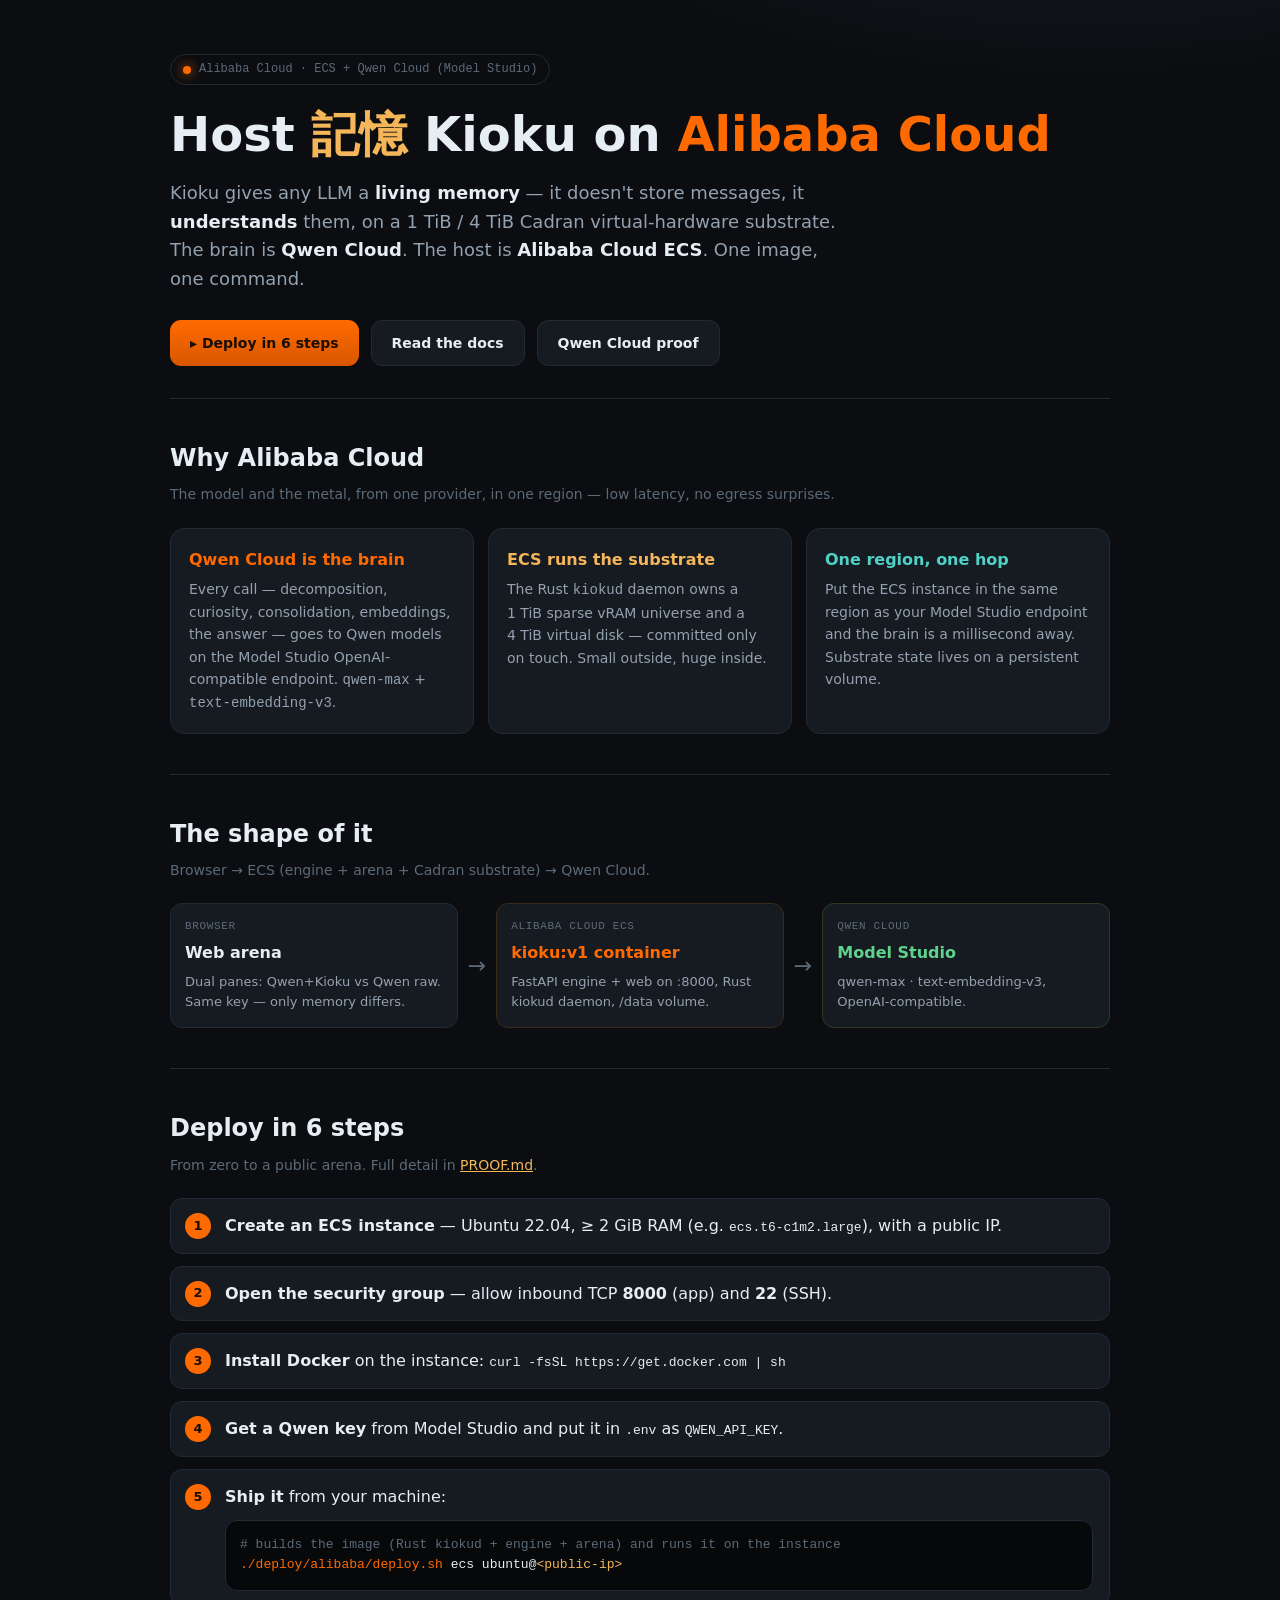
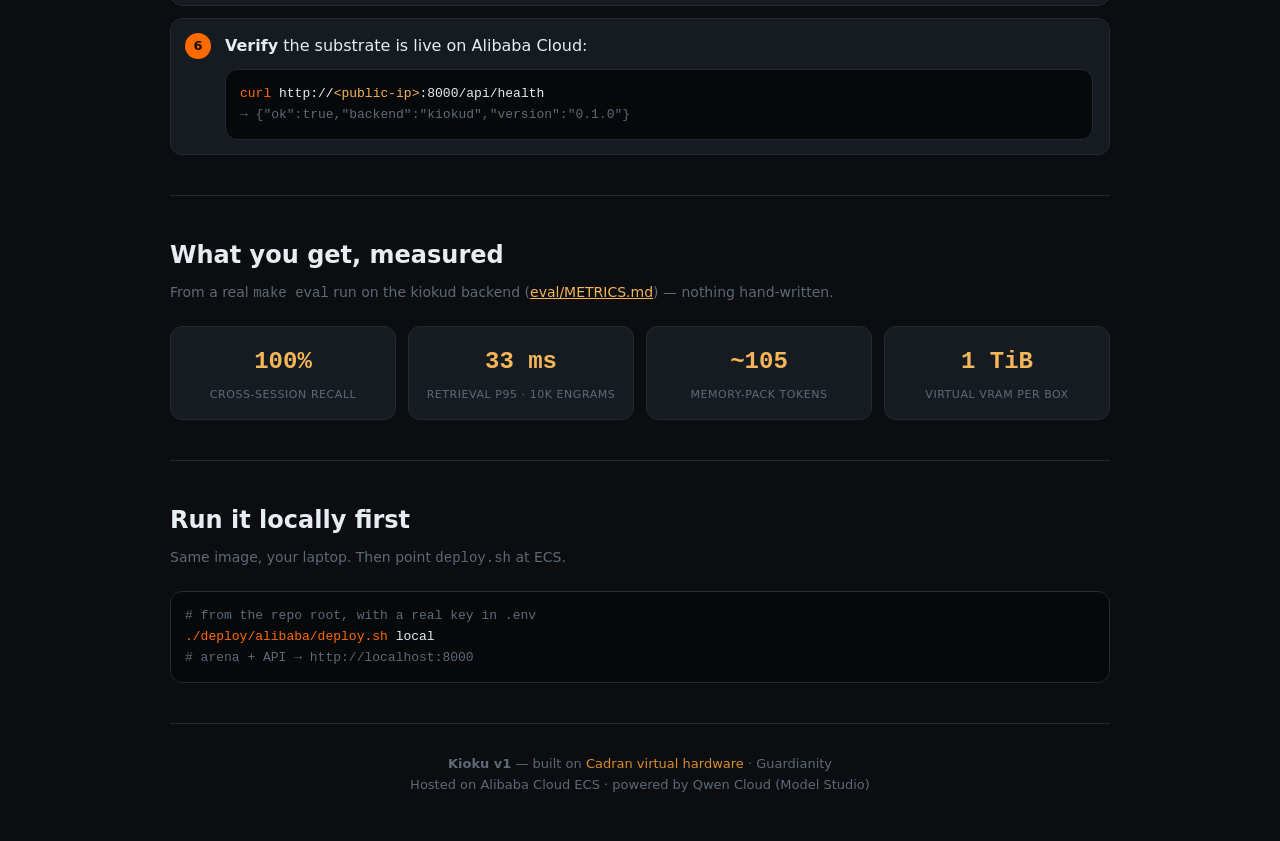
==== deploy/alibaba/index.html @ 865b39f7 "Step 8: docs, architecture diagram, Alibaba Cloud deploy + hosting page - docs/: ARCHITECTURE.md (on" ====
<!doctype html>
<html lang="en">
<head>
<meta charset="utf-8" />
<meta name="viewport" content="width=device-width, initial-scale=1" />
<title>Host Kioku 記憶 on Alibaba Cloud</title>
<meta name="description" content="Run Kioku — a living memory for any LLM — on Alibaba Cloud ECS, with Qwen Cloud (Model Studio) as the brain. One image, one command." />
<style>
  :root{
    --bg:#0b0d10; --bg1:#11151a; --bg2:#161b22; --line:#232a33;
    --ink:#e6edf3; --dim:#93a1b0; --faint:#5c6a78;
    --amber:#f5b659; --amber2:#d98e2b; --teal:#4fd1c5; --violet:#b08cff; --green:#5fd38b;
    --ali:#ff6a00; /* Alibaba Cloud orange */
    --mono:ui-monospace,"SF Mono","JetBrains Mono",Menlo,Consolas,monospace;
    --sans:ui-sans-serif,system-ui,-apple-system,"Segoe UI",Roboto,sans-serif;
  }
  *{box-sizing:border-box}
  body{margin:0;background:
      radial-gradient(1100px 540px at 85% -10%,#1b2330 0,transparent 60%),
      radial-gradient(900px 480px at -10% 110%,#241a12 0,transparent 55%),
      var(--bg);color:var(--ink);font-family:var(--sans);line-height:1.6;-webkit-font-smoothing:antialiased}
  a{color:var(--amber)}
  .wrap{max-width:980px;margin:0 auto;padding:0 20px}
  header{padding:54px 0 24px;border-bottom:1px solid var(--line)}
  .eyebrow{display:inline-flex;align-items:center;gap:8px;font-family:var(--mono);font-size:12px;color:var(--faint);
    border:1px solid var(--line);border-radius:999px;padding:5px 12px;margin-bottom:18px}
  .eyebrow .blip{width:8px;height:8px;border-radius:50%;background:var(--ali);box-shadow:0 0 12px var(--ali)}
  h1{font-size:clamp(30px,5vw,48px);line-height:1.1;margin:.1em 0 .3em}
  h1 .kanji{color:var(--amber)} h1 .ali{color:var(--ali)}
  .lede{font-size:18px;color:var(--dim);max-width:680px}
  .lede b{color:var(--ink)}
  .cta{display:flex;gap:12px;flex-wrap:wrap;margin:26px 0 8px}
  .btn{min-height:46px;padding:0 20px;border-radius:11px;border:1px solid var(--line);background:var(--bg2);
    color:var(--ink);font-weight:650;font-size:14px;display:inline-flex;align-items:center;gap:9px;text-decoration:none}
  .btn.primary{background:linear-gradient(180deg,var(--ali),#d85700);border:none;color:#1a0e04}
  .btn:hover{border-color:var(--ali)}
  section{padding:40px 0;border-bottom:1px solid var(--line)}
  h2{font-size:24px;margin:0 0 6px} .sub{color:var(--faint);margin:0 0 22px;font-size:14px}
  .grid{display:grid;grid-template-columns:repeat(3,1fr);gap:14px}
  .card{background:var(--bg2);border:1px solid var(--line);border-radius:14px;padding:18px}
  .card h3{margin:0 0 6px;font-size:16px}
  .card.ali h3{color:var(--ali)} .card.amber h3{color:var(--amber)} .card.teal h3{color:var(--teal)}
  .card p{margin:0;color:var(--dim);font-size:14px}
  .flow{display:flex;align-items:stretch;gap:10px;flex-wrap:wrap}
  .node{flex:1;min-width:150px;background:var(--bg2);border:1px solid var(--line);border-radius:12px;padding:14px}
  .node .k{font-family:var(--mono);font-size:11px;color:var(--faint);text-transform:uppercase;letter-spacing:.06em}
  .node .v{font-weight:650;margin-top:4px}
  .node .d{color:var(--dim);font-size:13px;margin-top:6px}
  .node.brain{border-color:#2c3a23} .node.brain .v{color:var(--green)}
  .node.host{border-color:#3a2a16} .node.host .v{color:var(--ali)}
  .arrow{align-self:center;color:var(--faint);font-size:22px}
  ol.steps{counter-reset:s;list-style:none;padding:0;margin:0;display:flex;flex-direction:column;gap:12px}
  ol.steps li{counter-increment:s;background:var(--bg2);border:1px solid var(--line);border-radius:12px;padding:14px 16px 14px 54px;position:relative}
  ol.steps li::before{content:counter(s);position:absolute;left:14px;top:14px;width:26px;height:26px;border-radius:50%;
    background:var(--ali);color:#1a0e04;font-weight:700;display:grid;place-items:center;font-size:13px}
  ol.steps b{color:var(--ink)}
  pre{background:#06080a;border:1px solid var(--line);border-radius:12px;padding:14px;overflow:auto;
    font-family:var(--mono);font-size:13px;color:var(--ink);margin:10px 0 0}
  pre .c{color:var(--faint)} pre .o{color:var(--ali)} pre .a{color:var(--amber)}
  .metrics{display:grid;grid-template-columns:repeat(4,1fr);gap:12px}
  .metric{background:var(--bg2);border:1px solid var(--line);border-radius:12px;padding:16px;text-align:center}
  .metric .n{font-family:var(--mono);font-size:24px;font-weight:700;color:var(--amber)}
  .metric .l{font-size:11px;color:var(--faint);text-transform:uppercase;letter-spacing:.05em;margin-top:4px}
  footer{padding:30px 0 50px;color:var(--faint);font-size:13px;text-align:center}
  footer .gold{color:var(--amber2)}
  @media(max-width:760px){.grid,.metrics{grid-template-columns:1fr 1fr}.arrow{transform:rotate(90deg)}}
  @media(max-width:480px){.grid,.metrics{grid-template-columns:1fr}}
</style>
</head>
<body>
<div class="wrap">
  <header>
    <span class="eyebrow"><span class="blip"></span> Alibaba Cloud · ECS + Qwen Cloud (Model Studio)</span>
    <h1>Host <span class="kanji">記憶</span> Kioku on <span class="ali">Alibaba&nbsp;Cloud</span></h1>
    <p class="lede">Kioku gives any LLM a <b>living memory</b> — it doesn't store messages, it
      <b>understands</b> them, on a 1&nbsp;TiB&nbsp;/&nbsp;4&nbsp;TiB Cadran virtual-hardware substrate.
      The brain is <b>Qwen Cloud</b>. The host is <b>Alibaba Cloud ECS</b>. One image, one command.</p>
    <div class="cta">
      <a class="btn primary" href="#deploy">▸ Deploy in 6 steps</a>
      <a class="btn" href="../../README.md">Read the docs</a>
      <a class="btn" href="PROOF.md">Qwen Cloud proof</a>
    </div>
  </header>

  <section>
    <h2>Why Alibaba Cloud</h2>
    <p class="sub">The model and the metal, from one provider, in one region — low latency, no egress surprises.</p>
    <div class="grid">
      <div class="card ali"><h3>Qwen Cloud is the brain</h3><p>Every call — decomposition, curiosity, consolidation, embeddings, the answer — goes to Qwen models on the Model Studio OpenAI-compatible endpoint. <code>qwen-max</code> + <code>text-embedding-v3</code>.</p></div>
      <div class="card amber"><h3>ECS runs the substrate</h3><p>The Rust <code>kiokud</code> daemon owns a 1&nbsp;TiB sparse vRAM universe and a 4&nbsp;TiB virtual disk — committed only on touch. Small outside, huge inside.</p></div>
      <div class="card teal"><h3>One region, one hop</h3><p>Put the ECS instance in the same region as your Model Studio endpoint and the brain is a millisecond away. Substrate state lives on a persistent volume.</p></div>
    </div>
  </section>

  <section>
    <h2>The shape of it</h2>
    <p class="sub">Browser → ECS (engine + arena + Cadran substrate) → Qwen Cloud.</p>
    <div class="flow">
      <div class="node"><div class="k">Browser</div><div class="v">Web arena</div><div class="d">Dual panes: Qwen+Kioku vs Qwen raw. Same key — only memory differs.</div></div>
      <div class="arrow">→</div>
      <div class="node host"><div class="k">Alibaba Cloud ECS</div><div class="v">kioku:v1 container</div><div class="d">FastAPI engine + web on :8000, Rust kiokud daemon, /data volume.</div></div>
      <div class="arrow">→</div>
      <div class="node brain"><div class="k">Qwen Cloud</div><div class="v">Model Studio</div><div class="d">qwen-max · text-embedding-v3, OpenAI-compatible.</div></div>
    </div>
  </section>

  <section id="deploy">
    <h2>Deploy in 6 steps</h2>
    <p class="sub">From zero to a public arena. Full detail in <a href="PROOF.md">PROOF.md</a>.</p>
    <ol class="steps">
      <li><b>Create an ECS instance</b> — Ubuntu 22.04, ≥ 2&nbsp;GiB RAM (e.g. <code>ecs.t6-c1m2.large</code>), with a public IP.</li>
      <li><b>Open the security group</b> — allow inbound TCP <b>8000</b> (app) and <b>22</b> (SSH).</li>
      <li><b>Install Docker</b> on the instance: <code>curl -fsSL https://get.docker.com | sh</code></li>
      <li><b>Get a Qwen key</b> from Model Studio and put it in <code>.env</code> as <code>QWEN_API_KEY</code>.</li>
      <li><b>Ship it</b> from your machine:
        <pre><span class="c"># builds the image (Rust kiokud + engine + arena) and runs it on the instance</span>
<span class="o">./deploy/alibaba/deploy.sh</span> ecs ubuntu@<span class="a">&lt;public-ip&gt;</span></pre>
      </li>
      <li><b>Verify</b> the substrate is live on Alibaba Cloud:
        <pre><span class="o">curl</span> http://<span class="a">&lt;public-ip&gt;</span>:8000/api/health
<span class="c">→ {"ok":true,"backend":"kiokud","version":"0.1.0"}</span></pre>
      </li>
    </ol>
  </section>

  <section>
    <h2>What you get, measured</h2>
    <p class="sub">From a real <code>make eval</code> run on the kiokud backend (<a href="../../eval/METRICS.md">eval/METRICS.md</a>) — nothing hand-written.</p>
    <div class="metrics">
      <div class="metric"><div class="n">100%</div><div class="l">cross-session recall</div></div>
      <div class="metric"><div class="n">33 ms</div><div class="l">retrieval p95 · 10k engrams</div></div>
      <div class="metric"><div class="n">~105</div><div class="l">memory-pack tokens</div></div>
      <div class="metric"><div class="n">1 TiB</div><div class="l">virtual vRAM per box</div></div>
    </div>
  </section>

  <section>
    <h2>Run it locally first</h2>
    <p class="sub">Same image, your laptop. Then point <code>deploy.sh</code> at ECS.</p>
    <pre><span class="c"># from the repo root, with a real key in .env</span>
<span class="o">./deploy/alibaba/deploy.sh</span> local
<span class="c"># arena + API → http://localhost:8000</span></pre>
  </section>

  <footer>
    <strong>Kioku v1</strong> — built on <span class="gold">Cadran virtual hardware</span> · Guardianity<br/>
    Hosted on Alibaba Cloud ECS · powered by Qwen Cloud (Model Studio)
  </footer>
</div>
</body>
</html>
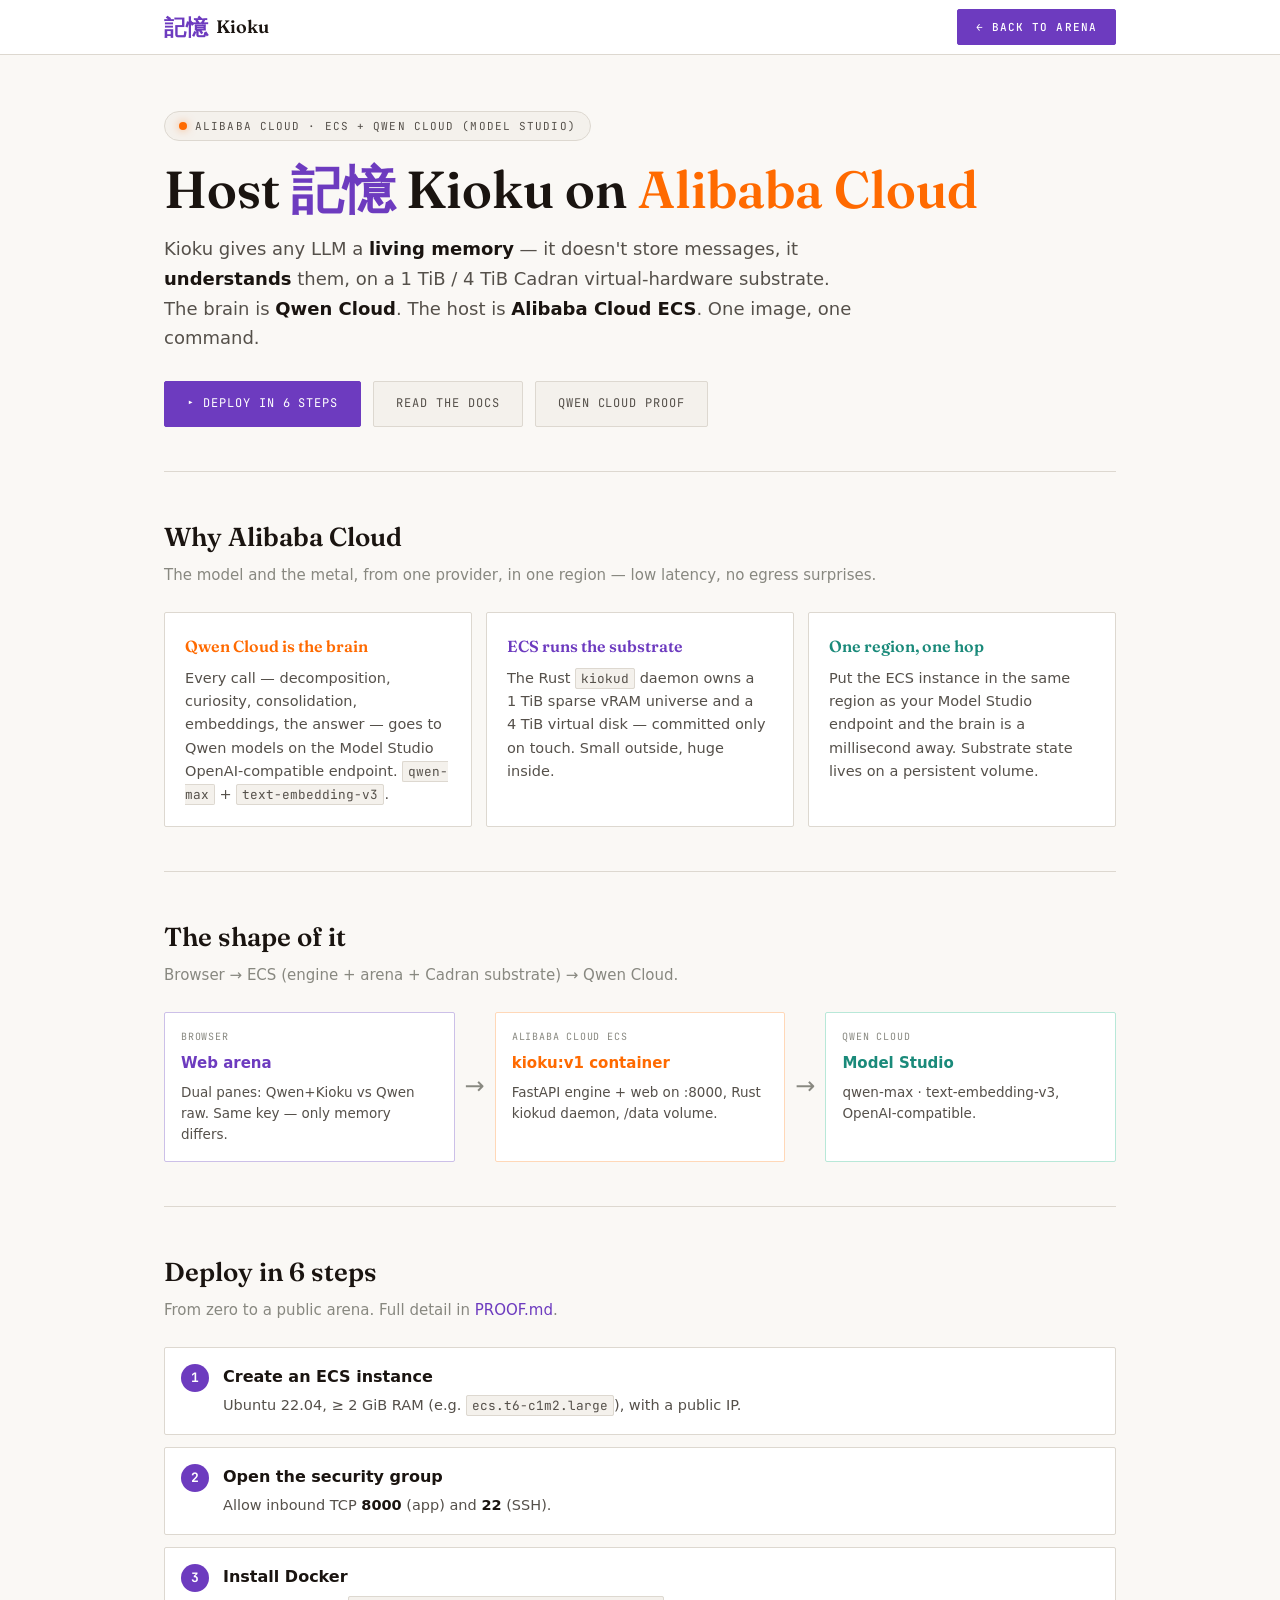
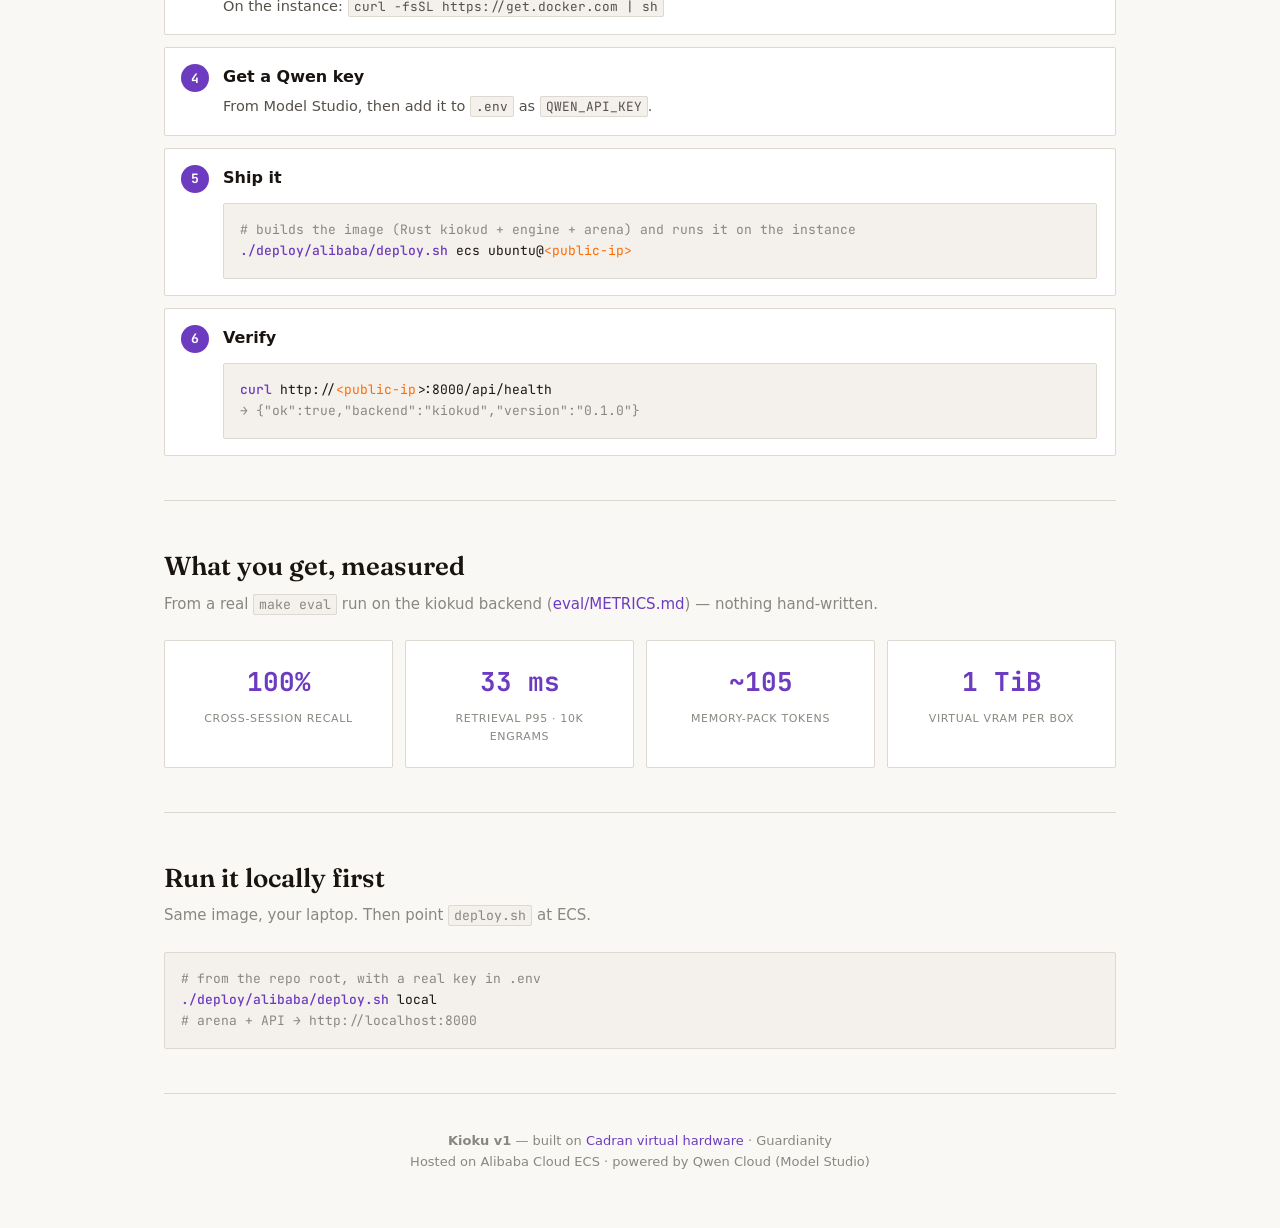
==== commit d4d2219f: "yeah" ====
--- a/deploy/alibaba/index.html
+++ b/deploy/alibaba/index.html
@@ -5,69 +5,216 @@
 <meta name="viewport" content="width=device-width, initial-scale=1" />
 <title>Host Kioku 記憶 on Alibaba Cloud</title>
 <meta name="description" content="Run Kioku — a living memory for any LLM — on Alibaba Cloud ECS, with Qwen Cloud (Model Studio) as the brain. One image, one command." />
+<link rel="preconnect" href="https://fonts.googleapis.com" />
+<link rel="preconnect" href="https://fonts.gstatic.com" crossorigin />
+<link href="https://fonts.googleapis.com/css2?family=Fraunces:opsz,wght@9..144,400;9..144,600&family=JetBrains+Mono:wght@400;500&display=swap" rel="stylesheet" />
 <style>
-  :root{
-    --bg:#0b0d10; --bg1:#11151a; --bg2:#161b22; --line:#232a33;
-    --ink:#e6edf3; --dim:#93a1b0; --faint:#5c6a78;
-    --amber:#f5b659; --amber2:#d98e2b; --teal:#4fd1c5; --violet:#b08cff; --green:#5fd38b;
-    --ali:#ff6a00; /* Alibaba Cloud orange */
-    --mono:ui-monospace,"SF Mono","JetBrains Mono",Menlo,Consolas,monospace;
-    --sans:ui-sans-serif,system-ui,-apple-system,"Segoe UI",Roboto,sans-serif;
-  }
-  *{box-sizing:border-box}
-  body{margin:0;background:
-      radial-gradient(1100px 540px at 85% -10%,#1b2330 0,transparent 60%),
-      radial-gradient(900px 480px at -10% 110%,#241a12 0,transparent 55%),
-      var(--bg);color:var(--ink);font-family:var(--sans);line-height:1.6;-webkit-font-smoothing:antialiased}
-  a{color:var(--amber)}
-  .wrap{max-width:980px;margin:0 auto;padding:0 20px}
-  header{padding:54px 0 24px;border-bottom:1px solid var(--line)}
-  .eyebrow{display:inline-flex;align-items:center;gap:8px;font-family:var(--mono);font-size:12px;color:var(--faint);
-    border:1px solid var(--line);border-radius:999px;padding:5px 12px;margin-bottom:18px}
-  .eyebrow .blip{width:8px;height:8px;border-radius:50%;background:var(--ali);box-shadow:0 0 12px var(--ali)}
-  h1{font-size:clamp(30px,5vw,48px);line-height:1.1;margin:.1em 0 .3em}
-  h1 .kanji{color:var(--amber)} h1 .ali{color:var(--ali)}
-  .lede{font-size:18px;color:var(--dim);max-width:680px}
-  .lede b{color:var(--ink)}
-  .cta{display:flex;gap:12px;flex-wrap:wrap;margin:26px 0 8px}
-  .btn{min-height:46px;padding:0 20px;border-radius:11px;border:1px solid var(--line);background:var(--bg2);
-    color:var(--ink);font-weight:650;font-size:14px;display:inline-flex;align-items:center;gap:9px;text-decoration:none}
-  .btn.primary{background:linear-gradient(180deg,var(--ali),#d85700);border:none;color:#1a0e04}
-  .btn:hover{border-color:var(--ali)}
-  section{padding:40px 0;border-bottom:1px solid var(--line)}
-  h2{font-size:24px;margin:0 0 6px} .sub{color:var(--faint);margin:0 0 22px;font-size:14px}
-  .grid{display:grid;grid-template-columns:repeat(3,1fr);gap:14px}
-  .card{background:var(--bg2);border:1px solid var(--line);border-radius:14px;padding:18px}
-  .card h3{margin:0 0 6px;font-size:16px}
-  .card.ali h3{color:var(--ali)} .card.amber h3{color:var(--amber)} .card.teal h3{color:var(--teal)}
-  .card p{margin:0;color:var(--dim);font-size:14px}
-  .flow{display:flex;align-items:stretch;gap:10px;flex-wrap:wrap}
-  .node{flex:1;min-width:150px;background:var(--bg2);border:1px solid var(--line);border-radius:12px;padding:14px}
-  .node .k{font-family:var(--mono);font-size:11px;color:var(--faint);text-transform:uppercase;letter-spacing:.06em}
-  .node .v{font-weight:650;margin-top:4px}
-  .node .d{color:var(--dim);font-size:13px;margin-top:6px}
-  .node.brain{border-color:#2c3a23} .node.brain .v{color:var(--green)}
-  .node.host{border-color:#3a2a16} .node.host .v{color:var(--ali)}
-  .arrow{align-self:center;color:var(--faint);font-size:22px}
-  ol.steps{counter-reset:s;list-style:none;padding:0;margin:0;display:flex;flex-direction:column;gap:12px}
-  ol.steps li{counter-increment:s;background:var(--bg2);border:1px solid var(--line);border-radius:12px;padding:14px 16px 14px 54px;position:relative}
-  ol.steps li::before{content:counter(s);position:absolute;left:14px;top:14px;width:26px;height:26px;border-radius:50%;
-    background:var(--ali);color:#1a0e04;font-weight:700;display:grid;place-items:center;font-size:13px}
-  ol.steps b{color:var(--ink)}
-  pre{background:#06080a;border:1px solid var(--line);border-radius:12px;padding:14px;overflow:auto;
-    font-family:var(--mono);font-size:13px;color:var(--ink);margin:10px 0 0}
-  pre .c{color:var(--faint)} pre .o{color:var(--ali)} pre .a{color:var(--amber)}
-  .metrics{display:grid;grid-template-columns:repeat(4,1fr);gap:12px}
-  .metric{background:var(--bg2);border:1px solid var(--line);border-radius:12px;padding:16px;text-align:center}
-  .metric .n{font-family:var(--mono);font-size:24px;font-weight:700;color:var(--amber)}
-  .metric .l{font-size:11px;color:var(--faint);text-transform:uppercase;letter-spacing:.05em;margin-top:4px}
-  footer{padding:30px 0 50px;color:var(--faint);font-size:13px;text-align:center}
-  footer .gold{color:var(--amber2)}
-  @media(max-width:760px){.grid,.metrics{grid-template-columns:1fr 1fr}.arrow{transform:rotate(90deg)}}
-  @media(max-width:480px){.grid,.metrics{grid-template-columns:1fr}}
+  :root {
+    --bg:      #faf8f5;
+    --bg1:     #ffffff;
+    --bg2:     #f4f1ec;
+    --line:    #e2dcd4;
+    --border:  #ddd8d0;
+    --ink:     #1a1410;
+    --dim:     #55504a;
+    --faint:   #888880;
+    --accent:  #6d3bbf;
+    --accent2: #572fa0;
+    --violet:  #8b5fe0;
+    --teal:    #1a8a7a;
+    --green:   #2e7d4f;
+    --ali:     #ff6a00;
+    --red:     #b83030;
+    --mono:    'JetBrains Mono', ui-monospace, "SF Mono", Menlo, Consolas, monospace;
+    --sans:    ui-sans-serif, system-ui, -apple-system, "Segoe UI", Roboto, sans-serif;
+    --serif:   'Fraunces', Georgia, serif;
+    --radius:  2px;
+  }
+  * { box-sizing: border-box; }
+  body {
+    margin: 0; background: var(--bg); color: var(--ink);
+    font-family: var(--sans); font-size: 16px; line-height: 1.65;
+    -webkit-font-smoothing: antialiased;
+  }
+  a { color: var(--accent); text-decoration: none; }
+  a:hover { color: var(--accent2); text-decoration: underline; }
+  code {
+    font-family: var(--mono); font-size: 0.88em;
+    background: var(--bg2); border: 1px solid var(--border);
+    border-radius: 2px; padding: 1px 5px;
+  }
+  .wrap { max-width: 1000px; margin: 0 auto; padding: 0 24px; }
+
+  /* ---- nav ---- */
+  nav {
+    border-bottom: 1px solid var(--border); background: var(--bg1);
+    position: sticky; top: 0; z-index: 20;
+  }
+  .nav-inner {
+    max-width: 1000px; margin: 0 auto; padding: 0 24px;
+    display: flex; align-items: center; gap: 16px; height: 54px;
+  }
+  .nav-brand {
+    font-family: var(--serif); font-size: 18px; font-weight: 600; color: var(--ink);
+    display: flex; align-items: center; gap: 8px; text-decoration: none;
+  }
+  .nav-brand .kanji { color: var(--accent); font-size: 22px; }
+  .nav-back {
+    margin-left: auto; display: inline-flex; align-items: center; gap: 6px;
+    font-family: var(--mono); font-size: 11px; text-transform: uppercase; letter-spacing: 0.1em;
+    color: #fff; border: 1px solid var(--accent); border-radius: var(--radius);
+    padding: 8px 18px; background: var(--accent); text-decoration: none;
+    transition: background .15s, border-color .15s;
+    font-weight: 500;
+  }
+  .nav-back:hover { background: var(--accent2); border-color: var(--accent2); text-decoration: none; }
+
+  /* ---- header ---- */
+  header { padding: 56px 0 36px; border-bottom: 1px solid var(--border); }
+  .eyebrow {
+    display: inline-flex; align-items: center; gap: 8px;
+    font-family: var(--mono); font-size: 11px; text-transform: uppercase; letter-spacing: 0.1em;
+    color: var(--dim); background: var(--bg2); border: 1px solid var(--border);
+    border-radius: 999px; padding: 5px 14px; margin-bottom: 20px;
+  }
+  .eyebrow .blip {
+    width: 8px; height: 8px; border-radius: 50%; background: var(--ali);
+    box-shadow: 0 0 8px #ff6a0080;
+  }
+  h1 {
+    font-family: var(--serif); font-size: clamp(32px, 5vw, 52px);
+    line-height: 1.1; margin: 0 0 16px; font-weight: 600;
+  }
+  h1 .kanji { color: var(--accent); }
+  h1 .ali { color: var(--ali); }
+  .lede { font-size: 18px; color: var(--dim); max-width: 700px; margin: 0 0 28px; }
+  .lede b { color: var(--ink); }
+  .cta { display: flex; gap: 12px; flex-wrap: wrap; margin-bottom: 8px; }
+  .btn {
+    min-height: 46px; padding: 0 22px; border-radius: var(--radius);
+    border: 1px solid var(--border); background: var(--bg2);
+    color: var(--dim); font-family: var(--mono); font-size: 12px;
+    letter-spacing: 0.08em; text-transform: uppercase;
+    display: inline-flex; align-items: center; gap: 8px; text-decoration: none;
+    transition: border-color .15s, color .15s;
+  }
+  .btn:hover { border-color: var(--accent); color: var(--accent); text-decoration: none; }
+  .btn.primary {
+    background: var(--accent); border-color: var(--accent); color: #fff;
+  }
+  .btn.primary:hover { background: var(--accent2); border-color: var(--accent2); color: #fff; }
+
+  /* ---- sections ---- */
+  section { padding: 44px 0; border-bottom: 1px solid var(--border); }
+  h2 {
+    font-family: var(--serif); font-size: 26px; margin: 0 0 4px;
+    font-weight: 600; color: var(--ink);
+  }
+  .sub { color: var(--faint); margin: 0 0 24px; font-size: 15px; }
+
+  /* ---- feature grid ---- */
+  .grid { display: grid; grid-template-columns: repeat(3, 1fr); gap: 14px; }
+  .card {
+    background: var(--bg1); border: 1px solid var(--border);
+    border-radius: var(--radius); padding: 20px;
+  }
+  .card h3 { margin: 0 0 8px; font-size: 16px; font-family: var(--serif); font-weight: 600; }
+  .card.ali h3 { color: var(--ali); }
+  .card.purple h3 { color: var(--accent); }
+  .card.teal h3 { color: var(--teal); }
+  .card p { margin: 0; color: var(--dim); font-size: 14.5px; line-height: 1.6; }
+
+  /* ---- architecture flow ---- */
+  .flow { display: flex; align-items: stretch; gap: 10px; flex-wrap: wrap; }
+  .node {
+    flex: 1; min-width: 160px;
+    background: var(--bg1); border: 1px solid var(--border);
+    border-radius: var(--radius); padding: 16px;
+  }
+  .node .k {
+    font-family: var(--mono); font-size: 10px; color: var(--faint);
+    text-transform: uppercase; letter-spacing: 0.08em; margin-bottom: 6px;
+  }
+  .node .v { font-weight: 600; font-size: 15px; margin-bottom: 6px; }
+  .node .d { color: var(--dim); font-size: 13.5px; line-height: 1.55; }
+  .node.brain { border-color: #b8e8d8; }
+  .node.brain .v { color: var(--teal); }
+  .node.host { border-color: #ffd8b8; }
+  .node.host .v { color: var(--ali); }
+  .node.browser { border-color: #ccc0e8; }
+  .node.browser .v { color: var(--accent); }
+  .arrow { align-self: center; color: var(--faint); font-size: 24px; }
+
+  /* ---- deploy steps ---- */
+  ol.steps { counter-reset: s; list-style: none; padding: 0; margin: 0; display: flex; flex-direction: column; gap: 12px; }
+  ol.steps li {
+    counter-increment: s;
+    background: var(--bg1); border: 1px solid var(--border);
+    border-radius: var(--radius); padding: 16px 18px 16px 58px; position: relative;
+  }
+  ol.steps li::before {
+    content: counter(s);
+    position: absolute; left: 16px; top: 16px;
+    width: 28px; height: 28px; border-radius: 50%;
+    background: var(--accent); color: #fff;
+    font-family: var(--mono); font-weight: 700; font-size: 13px;
+    display: grid; place-items: center;
+  }
+  ol.steps li b { color: var(--ink); }
+  ol.steps li p { margin: 4px 0 0; color: var(--dim); font-size: 14.5px; }
+
+  /* ---- code blocks ---- */
+  pre {
+    background: var(--bg2); border: 1px solid var(--border);
+    border-radius: var(--radius); padding: 16px; overflow: auto;
+    font-family: var(--mono); font-size: 13px; color: var(--ink);
+    margin: 12px 0 0; line-height: 1.6;
+  }
+  pre .c { color: var(--faint); }
+  pre .o { color: var(--accent); font-weight: 500; }
+  pre .a { color: var(--ali); }
+
+  /* ---- metrics ---- */
+  .metrics { display: grid; grid-template-columns: repeat(4, 1fr); gap: 12px; }
+  .metric {
+    background: var(--bg1); border: 1px solid var(--border);
+    border-radius: var(--radius); padding: 20px; text-align: center;
+  }
+  .metric .n {
+    font-family: var(--mono); font-size: 26px; font-weight: 700; color: var(--accent);
+  }
+  .metric .l {
+    font-size: 11px; color: var(--faint); text-transform: uppercase;
+    letter-spacing: 0.06em; margin-top: 6px;
+  }
+
+  /* ---- footer ---- */
+  footer { padding: 36px 0 56px; color: var(--faint); font-size: 13px; text-align: center; }
+  footer .gold { color: var(--accent); }
+
+  @media(max-width: 760px) {
+    .grid, .metrics { grid-template-columns: 1fr 1fr; }
+    .arrow { transform: rotate(90deg); }
+  }
+  @media(max-width: 480px) {
+    .grid, .metrics { grid-template-columns: 1fr; }
+    h1 { font-size: 28px; }
+    .lede { font-size: 16px; }
+  }
 </style>
 </head>
 <body>
+
+<nav>
+  <div class="nav-inner">
+    <a class="nav-brand" href="/">
+      <span class="kanji">記憶</span>
+      <span>Kioku</span>
+    </a>
+    <a class="nav-back" href="/">← Back to arena</a>
+  </div>
+</nav>
+
 <div class="wrap">
   <header>
     <span class="eyebrow"><span class="blip"></span> Alibaba Cloud · ECS + Qwen Cloud (Model Studio)</span>
@@ -86,9 +233,18 @@
     <h2>Why Alibaba Cloud</h2>
     <p class="sub">The model and the metal, from one provider, in one region — low latency, no egress surprises.</p>
     <div class="grid">
-      <div class="card ali"><h3>Qwen Cloud is the brain</h3><p>Every call — decomposition, curiosity, consolidation, embeddings, the answer — goes to Qwen models on the Model Studio OpenAI-compatible endpoint. <code>qwen-max</code> + <code>text-embedding-v3</code>.</p></div>
-      <div class="card amber"><h3>ECS runs the substrate</h3><p>The Rust <code>kiokud</code> daemon owns a 1&nbsp;TiB sparse vRAM universe and a 4&nbsp;TiB virtual disk — committed only on touch. Small outside, huge inside.</p></div>
-      <div class="card teal"><h3>One region, one hop</h3><p>Put the ECS instance in the same region as your Model Studio endpoint and the brain is a millisecond away. Substrate state lives on a persistent volume.</p></div>
+      <div class="card ali">
+        <h3>Qwen Cloud is the brain</h3>
+        <p>Every call — decomposition, curiosity, consolidation, embeddings, the answer — goes to Qwen models on the Model Studio OpenAI-compatible endpoint. <code>qwen-max</code> + <code>text-embedding-v3</code>.</p>
+      </div>
+      <div class="card purple">
+        <h3>ECS runs the substrate</h3>
+        <p>The Rust <code>kiokud</code> daemon owns a 1&nbsp;TiB sparse vRAM universe and a 4&nbsp;TiB virtual disk — committed only on touch. Small outside, huge inside.</p>
+      </div>
+      <div class="card teal">
+        <h3>One region, one hop</h3>
+        <p>Put the ECS instance in the same region as your Model Studio endpoint and the brain is a millisecond away. Substrate state lives on a persistent volume.</p>
+      </div>
     </div>
   </section>
 
@@ -96,11 +252,23 @@
     <h2>The shape of it</h2>
     <p class="sub">Browser → ECS (engine + arena + Cadran substrate) → Qwen Cloud.</p>
     <div class="flow">
-      <div class="node"><div class="k">Browser</div><div class="v">Web arena</div><div class="d">Dual panes: Qwen+Kioku vs Qwen raw. Same key — only memory differs.</div></div>
+      <div class="node browser">
+        <div class="k">Browser</div>
+        <div class="v">Web arena</div>
+        <div class="d">Dual panes: Qwen+Kioku vs Qwen raw. Same key — only memory differs.</div>
+      </div>
       <div class="arrow">→</div>
-      <div class="node host"><div class="k">Alibaba Cloud ECS</div><div class="v">kioku:v1 container</div><div class="d">FastAPI engine + web on :8000, Rust kiokud daemon, /data volume.</div></div>
+      <div class="node host">
+        <div class="k">Alibaba Cloud ECS</div>
+        <div class="v">kioku:v1 container</div>
+        <div class="d">FastAPI engine + web on :8000, Rust kiokud daemon, /data volume.</div>
+      </div>
       <div class="arrow">→</div>
-      <div class="node brain"><div class="k">Qwen Cloud</div><div class="v">Model Studio</div><div class="d">qwen-max · text-embedding-v3, OpenAI-compatible.</div></div>
+      <div class="node brain">
+        <div class="k">Qwen Cloud</div>
+        <div class="v">Model Studio</div>
+        <div class="d">qwen-max · text-embedding-v3, OpenAI-compatible.</div>
+      </div>
     </div>
   </section>
 
@@ -108,15 +276,29 @@
     <h2>Deploy in 6 steps</h2>
     <p class="sub">From zero to a public arena. Full detail in <a href="PROOF.md">PROOF.md</a>.</p>
     <ol class="steps">
-      <li><b>Create an ECS instance</b> — Ubuntu 22.04, ≥ 2&nbsp;GiB RAM (e.g. <code>ecs.t6-c1m2.large</code>), with a public IP.</li>
-      <li><b>Open the security group</b> — allow inbound TCP <b>8000</b> (app) and <b>22</b> (SSH).</li>
-      <li><b>Install Docker</b> on the instance: <code>curl -fsSL https://get.docker.com | sh</code></li>
-      <li><b>Get a Qwen key</b> from Model Studio and put it in <code>.env</code> as <code>QWEN_API_KEY</code>.</li>
-      <li><b>Ship it</b> from your machine:
+      <li>
+        <b>Create an ECS instance</b>
+        <p>Ubuntu 22.04, ≥ 2&nbsp;GiB RAM (e.g. <code>ecs.t6-c1m2.large</code>), with a public IP.</p>
+      </li>
+      <li>
+        <b>Open the security group</b>
+        <p>Allow inbound TCP <b>8000</b> (app) and <b>22</b> (SSH).</p>
+      </li>
+      <li>
+        <b>Install Docker</b>
+        <p>On the instance: <code>curl -fsSL https://get.docker.com | sh</code></p>
+      </li>
+      <li>
+        <b>Get a Qwen key</b>
+        <p>From Model Studio, then add it to <code>.env</code> as <code>QWEN_API_KEY</code>.</p>
+      </li>
+      <li>
+        <b>Ship it</b>
         <pre><span class="c"># builds the image (Rust kiokud + engine + arena) and runs it on the instance</span>
 <span class="o">./deploy/alibaba/deploy.sh</span> ecs ubuntu@<span class="a">&lt;public-ip&gt;</span></pre>
       </li>
-      <li><b>Verify</b> the substrate is live on Alibaba Cloud:
+      <li>
+        <b>Verify</b>
         <pre><span class="o">curl</span> http://<span class="a">&lt;public-ip&gt;</span>:8000/api/health
 <span class="c">→ {"ok":true,"backend":"kiokud","version":"0.1.0"}</span></pre>
       </li>
@@ -143,7 +325,7 @@
   </section>
 
   <footer>
-    <strong>Kioku v1</strong> — built on <span class="gold">Cadran virtual hardware</span> · Guardianity<br/>
+    <strong>Kioku v1</strong> — built on <span class="gold">Cadran virtual hardware</span> · Guardianity<br />
     Hosted on Alibaba Cloud ECS · powered by Qwen Cloud (Model Studio)
   </footer>
 </div>
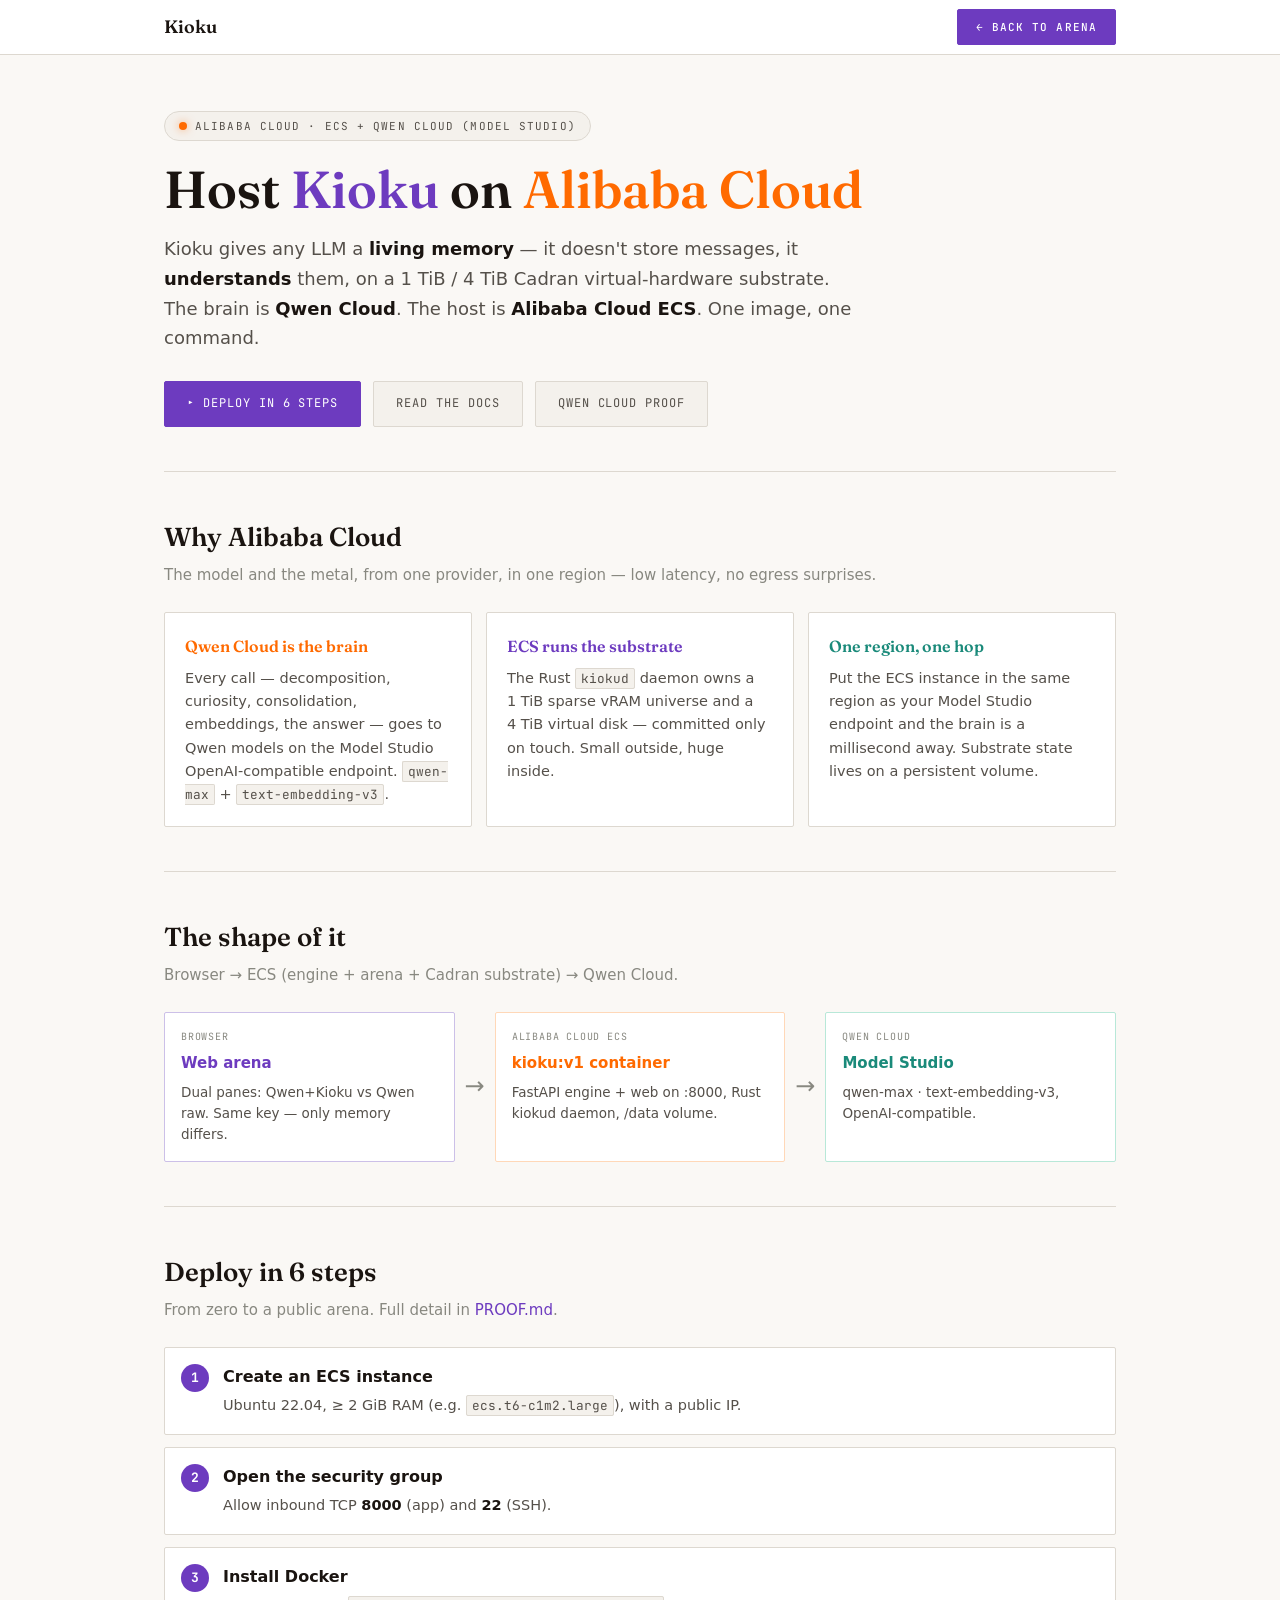
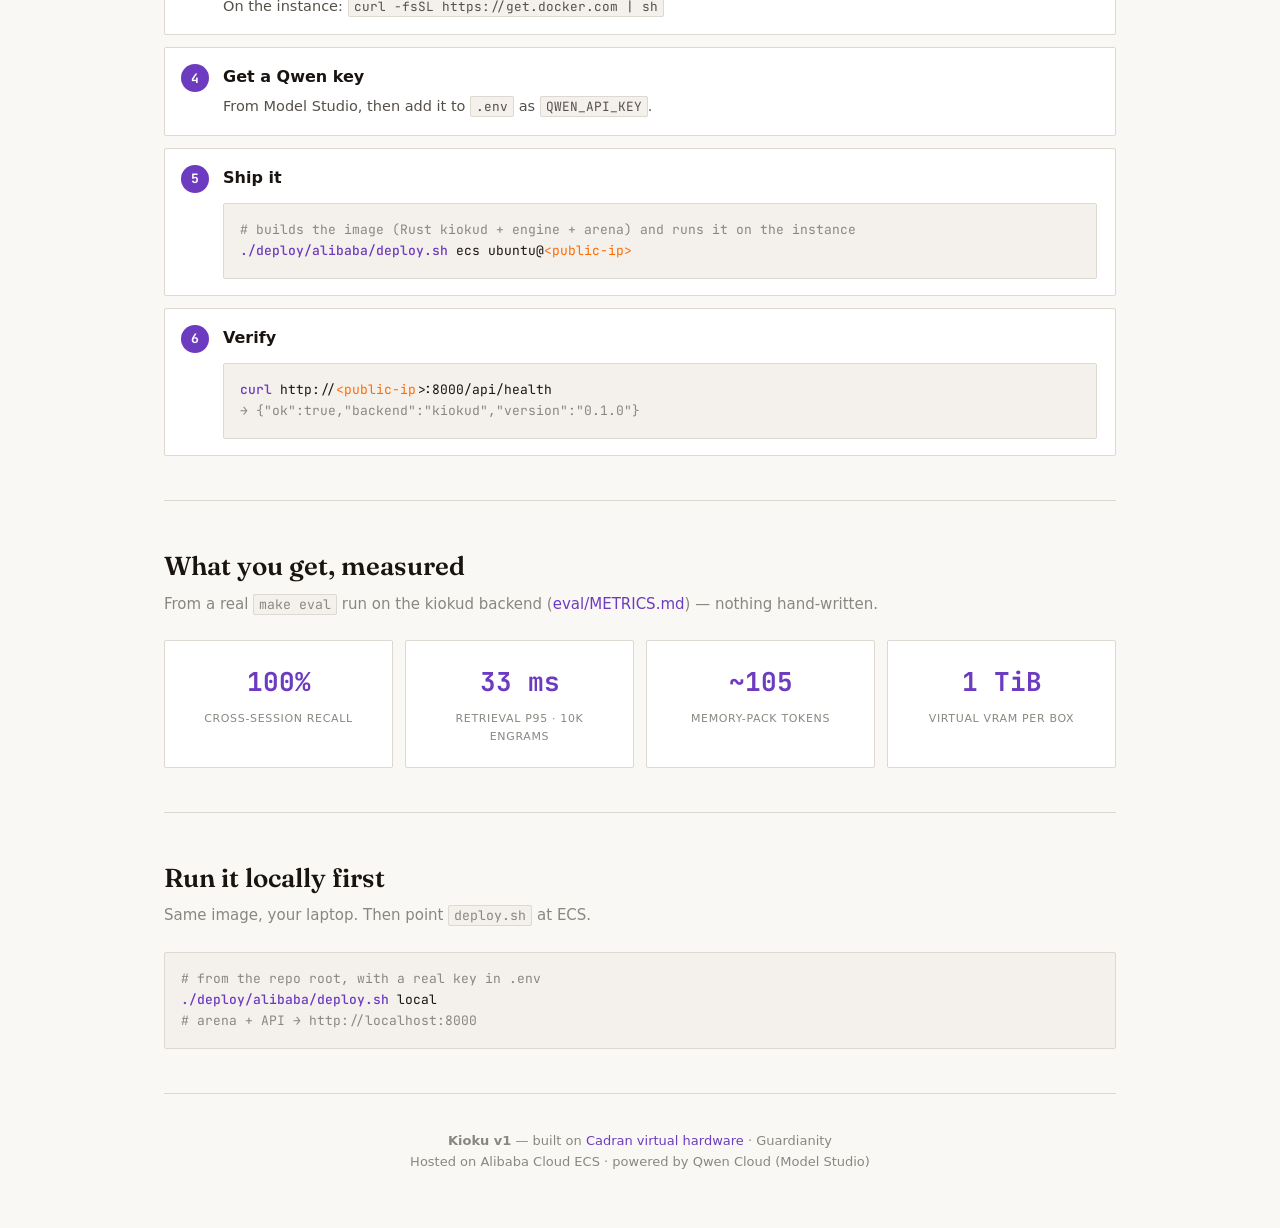
==== commit 27d9c6bd: "yes" ====
--- a/deploy/alibaba/index.html
+++ b/deploy/alibaba/index.html
@@ -3,8 +3,9 @@
 <head>
 <meta charset="utf-8" />
 <meta name="viewport" content="width=device-width, initial-scale=1" />
-<title>Host Kioku 記憶 on Alibaba Cloud</title>
+<title>Host Kioku on Alibaba Cloud</title>
 <meta name="description" content="Run Kioku — a living memory for any LLM — on Alibaba Cloud ECS, with Qwen Cloud (Model Studio) as the brain. One image, one command." />
+<link rel="icon" type="image/svg+xml" href="favicon.svg" />
 <link rel="preconnect" href="https://fonts.googleapis.com" />
 <link rel="preconnect" href="https://fonts.gstatic.com" crossorigin />
 <link href="https://fonts.googleapis.com/css2?family=Fraunces:opsz,wght@9..144,400;9..144,600&family=JetBrains+Mono:wght@400;500&display=swap" rel="stylesheet" />
@@ -85,7 +86,7 @@
     font-family: var(--serif); font-size: clamp(32px, 5vw, 52px);
     line-height: 1.1; margin: 0 0 16px; font-weight: 600;
   }
-  h1 .kanji { color: var(--accent); }
+  h1 .ali-name { color: var(--accent); }
   h1 .ali { color: var(--ali); }
   .lede { font-size: 18px; color: var(--dim); max-width: 700px; margin: 0 0 28px; }
   .lede b { color: var(--ink); }
@@ -208,7 +209,6 @@
 <nav>
   <div class="nav-inner">
     <a class="nav-brand" href="/">
-      <span class="kanji">記憶</span>
       <span>Kioku</span>
     </a>
     <a class="nav-back" href="/">← Back to arena</a>
@@ -218,7 +218,7 @@
 <div class="wrap">
   <header>
     <span class="eyebrow"><span class="blip"></span> Alibaba Cloud · ECS + Qwen Cloud (Model Studio)</span>
-    <h1>Host <span class="kanji">記憶</span> Kioku on <span class="ali">Alibaba&nbsp;Cloud</span></h1>
+    <h1>Host <span class="ali-name">Kioku</span> on <span class="ali">Alibaba&nbsp;Cloud</span></h1>
     <p class="lede">Kioku gives any LLM a <b>living memory</b> — it doesn't store messages, it
       <b>understands</b> them, on a 1&nbsp;TiB&nbsp;/&nbsp;4&nbsp;TiB Cadran virtual-hardware substrate.
       The brain is <b>Qwen Cloud</b>. The host is <b>Alibaba Cloud ECS</b>. One image, one command.</p>
